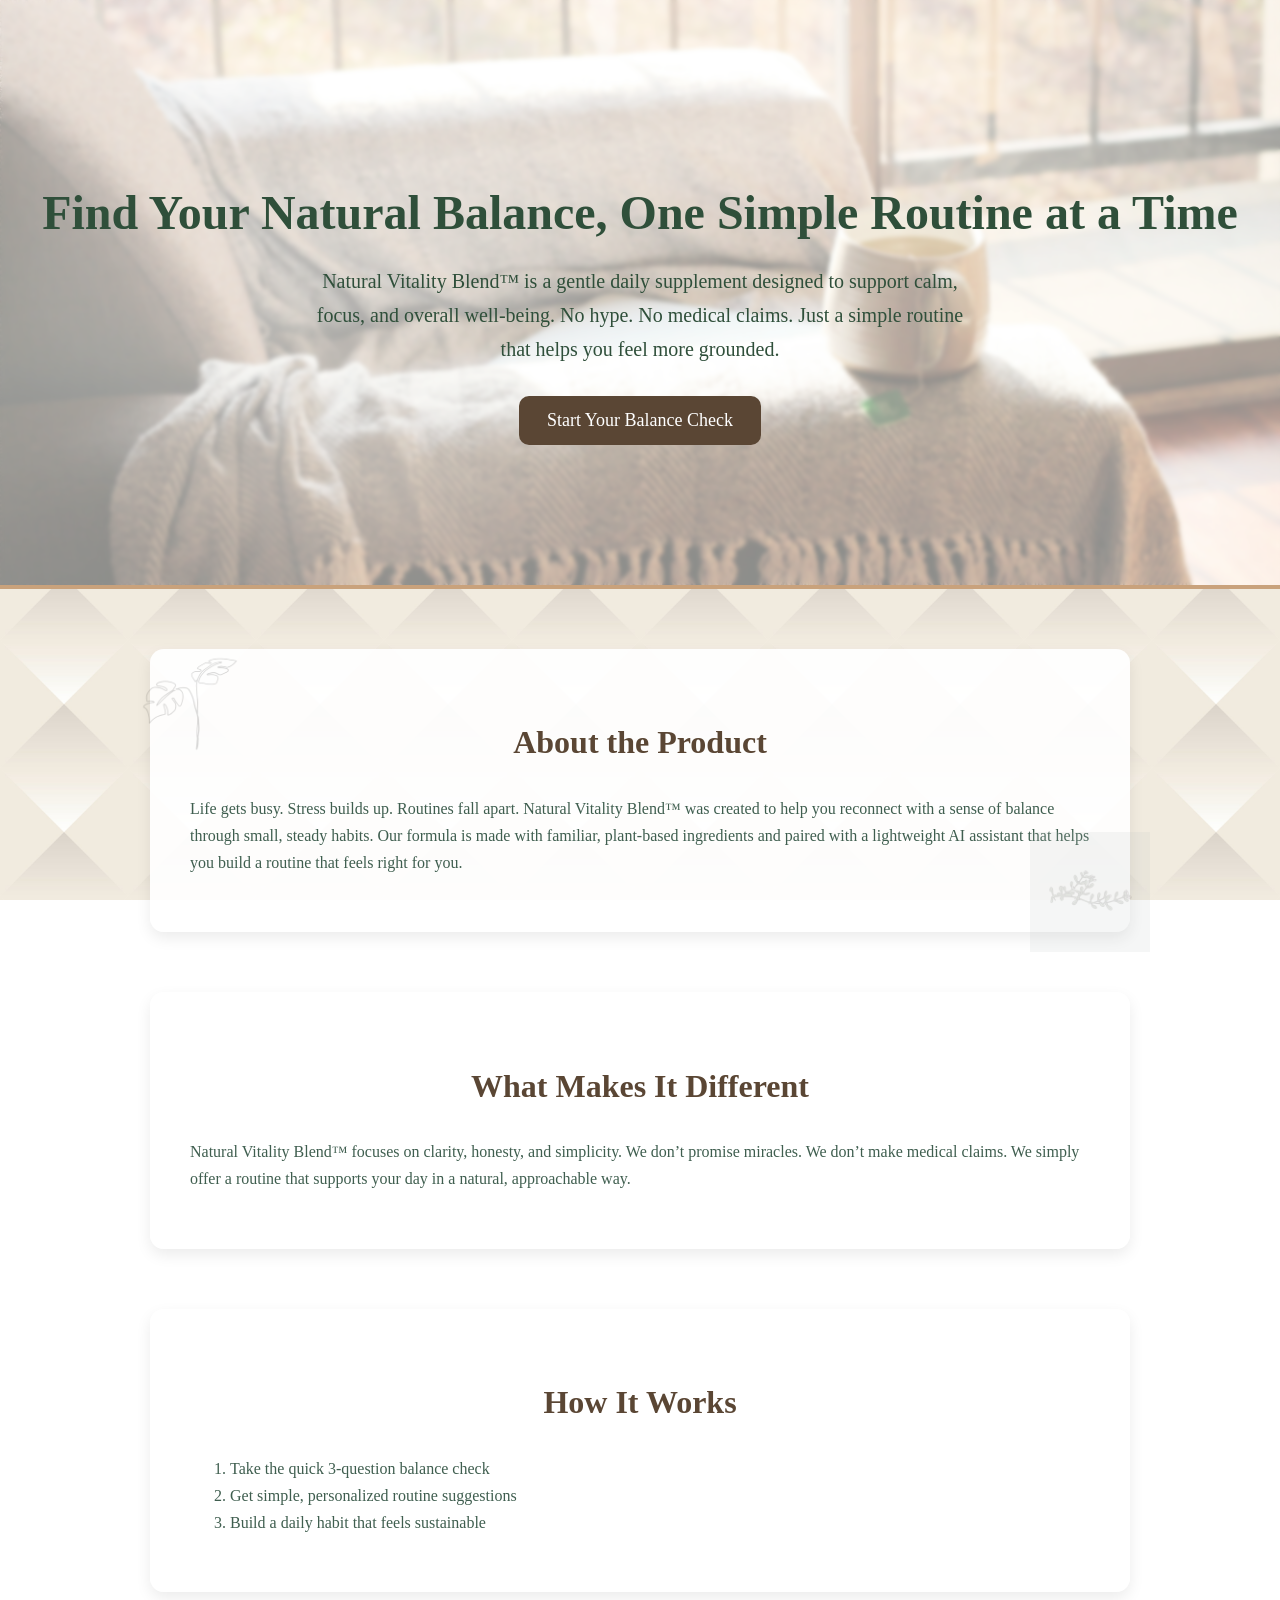
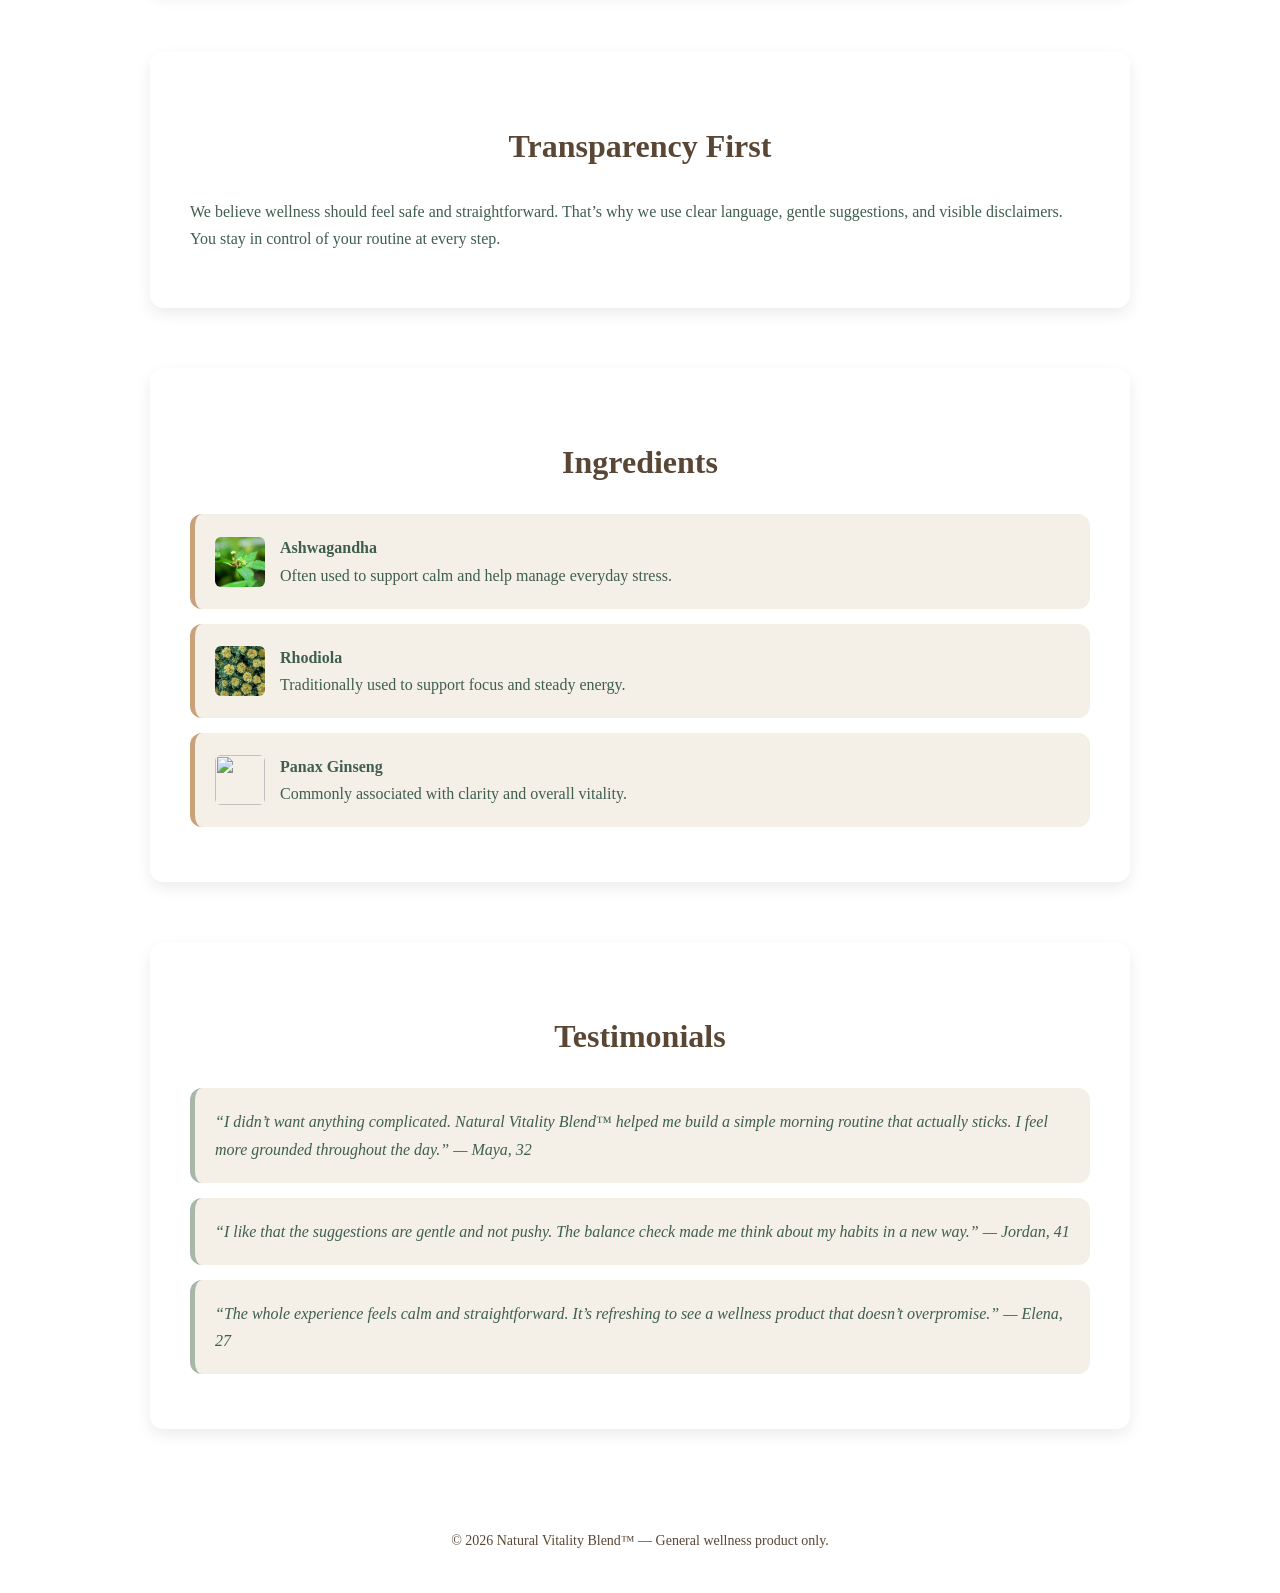
==== NATURAL-VITALITY-BLEND/index.html @ e375c5a5 "Add files via upload" ====
<!DOCTYPE html>
<html lang="en">
<head>
    <meta charset="UTF-8">
    <title>Natural Vitality Blend™</title>
    <style>
        body {
            margin: 0;
            font-family: "Georgia", serif;
            background: url('texture.jpg');
            background-size: cover;
            background-attachment: fixed;
            color: #3F5E4F;
            line-height: 1.7;
        }

        /* HERO SECTION */
        header {
            background: url('hero.jpg') center/cover no-repeat;
            padding: 140px 20px;
            text-align: center;
            border-bottom: 4px solid #C9A27C;
            color: #2F4F3A;
            position: relative;
        }

        /* Soft overlay behind hero text */
        header::before {
            content: "";
            position: absolute;
            top: 0;
            left: 0;
            width: 100%;
            height: 100%;
            background: rgba(255, 255, 255, 0.45);
            backdrop-filter: blur(2px);
            z-index: 0;
        }
        header * {
            position: relative;
            z-index: 1;
        }

        header h1 {
            font-size: 48px;
            margin-bottom: 10px;
        }
        header p {
            font-size: 20px;
            max-width: 650px;
            margin: auto;
        }
        .button {
            background: #5A4634;
            color: white;
            padding: 14px 28px;
            border: none;
            border-radius: 10px;
            margin-top: 30px;
            cursor: pointer;
            font-size: 18px;
            font-family: "Georgia", serif;
            transition: 0.3s ease;
        }
        .button:hover {
            background: #3F5E4F;
        }

        /* SECTIONS */
        section {
            max-width: 900px;
            margin: 60px auto;
            padding: 40px;
            background: rgba(255,255,255,0.92);
            border-radius: 14px;
            box-shadow: 0 6px 15px rgba(0,0,0,0.08);
            position: relative;
        }

        /* Scroll-triggered fade-in */
        .fade-in {
            opacity: 0;
            transform: translateY(30px);
            transition: opacity 1s ease, transform 1s ease;
        }
        .fade-in.visible {
            opacity: 1;
            transform: translateY(0);
        }

        /* BOTANICAL CORNER DECOR */
        .botanical {
            position: absolute;
            width: 120px;
            opacity: 0.15;
        }
        .top-left { top: -20px; left: -20px; }
        .bottom-right { bottom: -20px; right: -20px; }

        h2 {
            text-align: center;
            margin-bottom: 25px;
            color: #5A4634;
            font-size: 32px;
        }

        /* INGREDIENT CARDS */
        .ingredient-card {
            background: #F4EFE7;
            padding: 20px;
            border-radius: 12px;
            margin: 15px 0;
            border-left: 5px solid #C9A27C;
            display: flex;
            align-items: center;
        }

        /* Ingredient icons */
        .ingredient-card img {
            width: 50px;
            height: 50px;
            object-fit: cover;
            margin-right: 15px;
            border-radius: 6px;
        }

        /* TESTIMONIALS */
        .testimonial {
            background: #F4EFE7;
            padding: 20px;
            border-radius: 12px;
            margin: 15px 0;
            font-style: italic;
            border-left: 5px solid #A7B8A8;
        }

        /* BALANCE CHECK */
        select {
            width: 100%;
            padding: 12px;
            border-radius: 10px;
            border: 1px solid #A7B8A8;
            margin-bottom: 20px;
            background: #FFFFFF;
        }

        /* AI RESPONSE */
        #ai-response {
            background: #EDE7DD;
            border-left: 5px solid #C9A27C;
            padding: 20px;
            border-radius: 12px;
        }

        footer {
            text-align: center;
            padding: 40px;
            margin-top: 60px;
            color: #5A4634;
            font-size: 14px;
        }
    </style>
</head>

<body>

<header>
    <h1>Find Your Natural Balance, One Simple Routine at a Time</h1>

    <p>Natural Vitality Blend™ is a gentle daily supplement designed to support calm, focus, and overall well‑being. No hype. No medical claims. Just a simple routine that helps you feel more grounded.</p>

    <button class="button" onclick="showBalanceCheck()">Start Your Balance Check</button>
</header>

<section class="fade-in">
    <img src="botanical1.png" class="botanical top-left">
    <img src="botanical2.png" class="botanical bottom-right">

    <h2>About the Product</h2>

    <p>Life gets busy. Stress builds up. Routines fall apart. Natural Vitality Blend™ was created to help you reconnect with a sense of balance through small, steady habits. Our formula is made with familiar, plant‑based ingredients and paired with a lightweight AI assistant that helps you build a routine that feels right for you.</p>
</section>

<section class="fade-in">
    <h2>What Makes It Different</h2>

    <p>Natural Vitality Blend™ focuses on clarity, honesty, and simplicity. We don’t promise miracles. We don’t make medical claims. We simply offer a routine that supports your day in a natural, approachable way.</p>
</section>

<section class="fade-in">
    <h2>How It Works</h2>

    <ol>
        <li>Take the quick 3‑question balance check</li>
        <li>Get simple, personalized routine suggestions</li>
        <li>Build a daily habit that feels sustainable</li>
    </ol>
</section>

<section class="fade-in">
    <h2>Transparency First</h2>

    <p>We believe wellness should feel safe and straightforward. That’s why we use clear language, gentle suggestions, and visible disclaimers. You stay in control of your routine at every step.</p>
</section>

<section class="fade-in">
    <h2>Ingredients</h2>

    <div class="ingredient-card">
        <img src="ashwagandha.jpg">
        <div>
            <strong>Ashwagandha</strong><br>
            Often used to support calm and help manage everyday stress.
        </div>
    </div>

    <div class="ingredient-card">
        <img src="rhodiolaflower.jpg">
        <div>
            <strong>Rhodiola</strong><br>
            Traditionally used to support focus and steady energy.
        </div>
    </div>

    <div class="ingredient-card">
        <img src="ginseng.jpg">
        <div>
            <strong>Panax Ginseng</strong><br>
            Commonly associated with clarity and overall vitality.
        </div>
    </div>
</section>

<section class="fade-in">
    <h2>Testimonials</h2>

    <div class="testimonial">“I didn’t want anything complicated. Natural Vitality Blend™ helped me build a simple morning routine that actually sticks. I feel more grounded throughout the day.” — Maya, 32</div>

    <div class="testimonial">“I like that the suggestions are gentle and not pushy. The balance check made me think about my habits in a new way.” — Jordan, 41</div>

    <div class="testimonial">“The whole experience feels calm and straightforward. It’s refreshing to see a wellness product that doesn’t overpromise.” — Elena, 27</div>
</section>

<section id="balance-check" class="fade-in" style="display:none;">
    <h2>Your Balance Check</h2>

    <label>How have you been feeling overall this week — more balanced, somewhat off‑balance, or pretty overwhelmed?</label>
    <select id="q1">
        <option>More balanced</option>
        <option>Somewhat off-balance</option>
        <option>Pretty overwhelmed</option>
    </select>

    <label>What part of your daily routine feels the most out of sync right now — mornings, afternoons, or evenings?</label>
    <select id="q2">
        <option>Mornings</option>
        <option>Afternoons</option>
        <option>Evenings</option>
    </select>

    <label>What would you like more of in your day — calm, focus, or steady energy?</label>
    <select id="q3">
        <option>Calm</option>
        <option>Focus</option>
        <option>Steady energy</option>
    </select>

    <button class="button" onclick="showAISuggestions()">See My Suggestions</button>
</section>

<section id="ai-response" class="fade-in" style="display:none;">
    <h2>Your Suggestions</h2>
    <p id="response-text"></p>
    <p style="font-size: 12px; color: #777;">These suggestions are general lifestyle ideas and not medical advice.</p>
</section>

<footer>
    © 2026 Natural Vitality Blend™ — General wellness product only.
</footer>

<script>
/* Scroll-triggered fade-in */
const observer = new IntersectionObserver(entries => {
    entries.forEach(entry => {
        if (entry.isIntersecting) {
            entry.target.classList.add('visible');
        }
    });
});

document.querySelectorAll('.fade-in').forEach(section => {
    observer.observe(section);
});

/* Balance check logic */
function showBalanceCheck() {
    document.getElementById("balance-check").style.display = "block";
    window.scrollTo(0, document.getElementById("balance-check").offsetTop);
}

function showAISuggestions() {
    const q1 = document.getElementById("q1").value;
    const q2 = document.getElementById("q2").value;
    const q3 = document.getElementById("q3").value;

    let suggestion = "";

    if (q1 === "Pretty overwhelmed") {
        suggestion += "It sounds like your days have been feeling pretty heavy. Some people find it helpful to build a small grounding moment into their morning, like a slow stretch or a quiet minute before checking their phone. ";
    }

    if (q2 === "Afternoons") {
        suggestion += "Afternoons can be tough, especially when energy dips. You might try a short walk or a few minutes of deep breathing to reset. ";
    }

    if (q3 === "Calm") {
        suggestion += "Creating calm often starts with small habits. You could try setting aside a few minutes in the evening to unwind, maybe with a warm drink or a simple journaling moment. ";
    }

    if (q3 === "Focus") {
        suggestion += "Focus tends to build when routines feel steady. You might consider choosing one small task to start your day with intention. ";
    }

    if (q3 === "Steady energy") {
        suggestion += "Steady energy often comes from pacing your day. You might try adding a short break between tasks or stepping outside for a moment of fresh air. ";
    }

    document.getElementById("response-text").innerText = suggestion;
    document.getElementById("ai-response").style.display = "block";
    window.scrollTo(0, document.getElementById("ai-response").offsetTop);
}
</script>

</body>
</html>
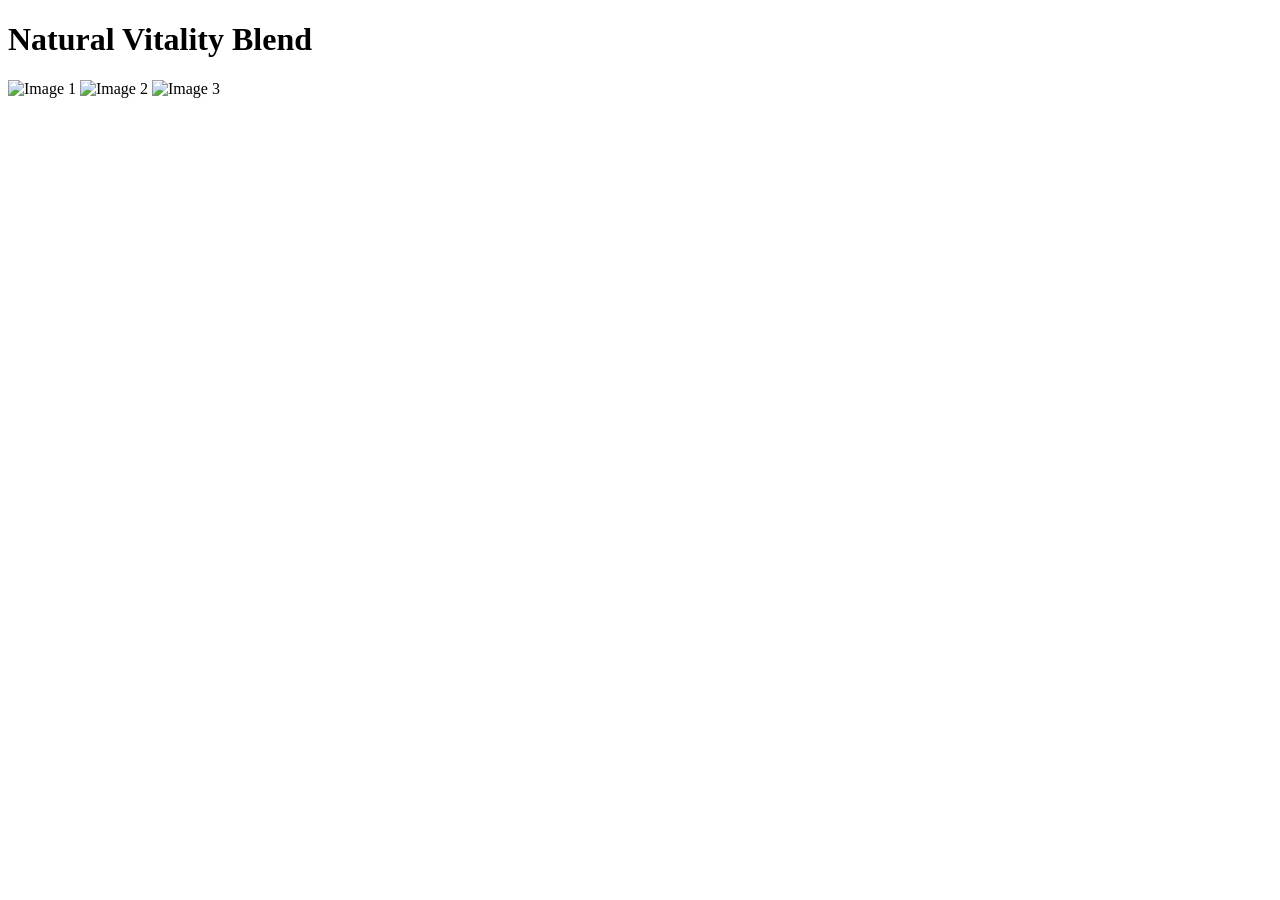
==== commit fb811ecf: "Fix image paths for GitHub Pages" ====
--- a/NATURAL-VITALITY-BLEND/index.html
+++ b/NATURAL-VITALITY-BLEND/index.html
@@ -1,335 +1,16 @@
-<!DOCTYPE html>
-<html lang="en">
-<head>
-    <meta charset="UTF-8">
-    <title>Natural Vitality Blend™</title>
-    <style>
-        body {
-            margin: 0;
-            font-family: "Georgia", serif;
-            background: url('texture.jpg');
-            background-size: cover;
-            background-attachment: fixed;
-            color: #3F5E4F;
-            line-height: 1.7;
-        }
-
-        /* HERO SECTION */
-        header {
-            background: url('hero.jpg') center/cover no-repeat;
-            padding: 140px 20px;
-            text-align: center;
-            border-bottom: 4px solid #C9A27C;
-            color: #2F4F3A;
-            position: relative;
-        }
-
-        /* Soft overlay behind hero text */
-        header::before {
-            content: "";
-            position: absolute;
-            top: 0;
-            left: 0;
-            width: 100%;
-            height: 100%;
-            background: rgba(255, 255, 255, 0.45);
-            backdrop-filter: blur(2px);
-            z-index: 0;
-        }
-        header * {
-            position: relative;
-            z-index: 1;
-        }
-
-        header h1 {
-            font-size: 48px;
-            margin-bottom: 10px;
-        }
-        header p {
-            font-size: 20px;
-            max-width: 650px;
-            margin: auto;
-        }
-        .button {
-            background: #5A4634;
-            color: white;
-            padding: 14px 28px;
-            border: none;
-            border-radius: 10px;
-            margin-top: 30px;
-            cursor: pointer;
-            font-size: 18px;
-            font-family: "Georgia", serif;
-            transition: 0.3s ease;
-        }
-        .button:hover {
-            background: #3F5E4F;
-        }
-
-        /* SECTIONS */
-        section {
-            max-width: 900px;
-            margin: 60px auto;
-            padding: 40px;
-            background: rgba(255,255,255,0.92);
-            border-radius: 14px;
-            box-shadow: 0 6px 15px rgba(0,0,0,0.08);
-            position: relative;
-        }
-
-        /* Scroll-triggered fade-in */
-        .fade-in {
-            opacity: 0;
-            transform: translateY(30px);
-            transition: opacity 1s ease, transform 1s ease;
-        }
-        .fade-in.visible {
-            opacity: 1;
-            transform: translateY(0);
-        }
-
-        /* BOTANICAL CORNER DECOR */
-        .botanical {
-            position: absolute;
-            width: 120px;
-            opacity: 0.15;
-        }
-        .top-left { top: -20px; left: -20px; }
-        .bottom-right { bottom: -20px; right: -20px; }
-
-        h2 {
-            text-align: center;
-            margin-bottom: 25px;
-            color: #5A4634;
-            font-size: 32px;
-        }
-
-        /* INGREDIENT CARDS */
-        .ingredient-card {
-            background: #F4EFE7;
-            padding: 20px;
-            border-radius: 12px;
-            margin: 15px 0;
-            border-left: 5px solid #C9A27C;
-            display: flex;
-            align-items: center;
-        }
-
-        /* Ingredient icons */
-        .ingredient-card img {
-            width: 50px;
-            height: 50px;
-            object-fit: cover;
-            margin-right: 15px;
-            border-radius: 6px;
-        }
-
-        /* TESTIMONIALS */
-        .testimonial {
-            background: #F4EFE7;
-            padding: 20px;
-            border-radius: 12px;
-            margin: 15px 0;
-            font-style: italic;
-            border-left: 5px solid #A7B8A8;
-        }
-
-        /* BALANCE CHECK */
-        select {
-            width: 100%;
-            padding: 12px;
-            border-radius: 10px;
-            border: 1px solid #A7B8A8;
-            margin-bottom: 20px;
-            background: #FFFFFF;
-        }
-
-        /* AI RESPONSE */
-        #ai-response {
-            background: #EDE7DD;
-            border-left: 5px solid #C9A27C;
-            padding: 20px;
-            border-radius: 12px;
-        }
-
-        footer {
-            text-align: center;
-            padding: 40px;
-            margin-top: 60px;
-            color: #5A4634;
-            font-size: 14px;
-        }
-    </style>
-</head>
-
-<body>
-
-<header>
-    <h1>Find Your Natural Balance, One Simple Routine at a Time</h1>
-
-    <p>Natural Vitality Blend™ is a gentle daily supplement designed to support calm, focus, and overall well‑being. No hype. No medical claims. Just a simple routine that helps you feel more grounded.</p>
-
-    <button class="button" onclick="showBalanceCheck()">Start Your Balance Check</button>
-</header>
-
-<section class="fade-in">
-    <img src="botanical1.png" class="botanical top-left">
-    <img src="botanical2.png" class="botanical bottom-right">
-
-    <h2>About the Product</h2>
-
-    <p>Life gets busy. Stress builds up. Routines fall apart. Natural Vitality Blend™ was created to help you reconnect with a sense of balance through small, steady habits. Our formula is made with familiar, plant‑based ingredients and paired with a lightweight AI assistant that helps you build a routine that feels right for you.</p>
-</section>
-
-<section class="fade-in">
-    <h2>What Makes It Different</h2>
-
-    <p>Natural Vitality Blend™ focuses on clarity, honesty, and simplicity. We don’t promise miracles. We don’t make medical claims. We simply offer a routine that supports your day in a natural, approachable way.</p>
-</section>
-
-<section class="fade-in">
-    <h2>How It Works</h2>
-
-    <ol>
-        <li>Take the quick 3‑question balance check</li>
-        <li>Get simple, personalized routine suggestions</li>
-        <li>Build a daily habit that feels sustainable</li>
-    </ol>
-</section>
-
-<section class="fade-in">
-    <h2>Transparency First</h2>
-
-    <p>We believe wellness should feel safe and straightforward. That’s why we use clear language, gentle suggestions, and visible disclaimers. You stay in control of your routine at every step.</p>
-</section>
-
-<section class="fade-in">
-    <h2>Ingredients</h2>
-
-    <div class="ingredient-card">
-        <img src="ashwagandha.jpg">
-        <div>
-            <strong>Ashwagandha</strong><br>
-            Often used to support calm and help manage everyday stress.
-        </div>
-    </div>
-
-    <div class="ingredient-card">
-        <img src="rhodiolaflower.jpg">
-        <div>
-            <strong>Rhodiola</strong><br>
-            Traditionally used to support focus and steady energy.
-        </div>
-    </div>
-
-    <div class="ingredient-card">
-        <img src="ginseng.jpg">
-        <div>
-            <strong>Panax Ginseng</strong><br>
-            Commonly associated with clarity and overall vitality.
-        </div>
-    </div>
-</section>
-
-<section class="fade-in">
-    <h2>Testimonials</h2>
-
-    <div class="testimonial">“I didn’t want anything complicated. Natural Vitality Blend™ helped me build a simple morning routine that actually sticks. I feel more grounded throughout the day.” — Maya, 32</div>
-
-    <div class="testimonial">“I like that the suggestions are gentle and not pushy. The balance check made me think about my habits in a new way.” — Jordan, 41</div>
-
-    <div class="testimonial">“The whole experience feels calm and straightforward. It’s refreshing to see a wellness product that doesn’t overpromise.” — Elena, 27</div>
-</section>
-
-<section id="balance-check" class="fade-in" style="display:none;">
-    <h2>Your Balance Check</h2>
-
-    <label>How have you been feeling overall this week — more balanced, somewhat off‑balance, or pretty overwhelmed?</label>
-    <select id="q1">
-        <option>More balanced</option>
-        <option>Somewhat off-balance</option>
-        <option>Pretty overwhelmed</option>
-    </select>
-
-    <label>What part of your daily routine feels the most out of sync right now — mornings, afternoons, or evenings?</label>
-    <select id="q2">
-        <option>Mornings</option>
-        <option>Afternoons</option>
-        <option>Evenings</option>
-    </select>
-
-    <label>What would you like more of in your day — calm, focus, or steady energy?</label>
-    <select id="q3">
-        <option>Calm</option>
-        <option>Focus</option>
-        <option>Steady energy</option>
-    </select>
-
-    <button class="button" onclick="showAISuggestions()">See My Suggestions</button>
-</section>
-
-<section id="ai-response" class="fade-in" style="display:none;">
-    <h2>Your Suggestions</h2>
-    <p id="response-text"></p>
-    <p style="font-size: 12px; color: #777;">These suggestions are general lifestyle ideas and not medical advice.</p>
-</section>
-
-<footer>
-    © 2026 Natural Vitality Blend™ — General wellness product only.
-</footer>
-
-<script>
-/* Scroll-triggered fade-in */
-const observer = new IntersectionObserver(entries => {
-    entries.forEach(entry => {
-        if (entry.isIntersecting) {
-            entry.target.classList.add('visible');
-        }
-    });
-});
-
-document.querySelectorAll('.fade-in').forEach(section => {
-    observer.observe(section);
-});
-
-/* Balance check logic */
-function showBalanceCheck() {
-    document.getElementById("balance-check").style.display = "block";
-    window.scrollTo(0, document.getElementById("balance-check").offsetTop);
-}
-
-function showAISuggestions() {
-    const q1 = document.getElementById("q1").value;
-    const q2 = document.getElementById("q2").value;
-    const q3 = document.getElementById("q3").value;
-
-    let suggestion = "";
-
-    if (q1 === "Pretty overwhelmed") {
-        suggestion += "It sounds like your days have been feeling pretty heavy. Some people find it helpful to build a small grounding moment into their morning, like a slow stretch or a quiet minute before checking their phone. ";
-    }
-
-    if (q2 === "Afternoons") {
-        suggestion += "Afternoons can be tough, especially when energy dips. You might try a short walk or a few minutes of deep breathing to reset. ";
-    }
-
-    if (q3 === "Calm") {
-        suggestion += "Creating calm often starts with small habits. You could try setting aside a few minutes in the evening to unwind, maybe with a warm drink or a simple journaling moment. ";
-    }
-
-    if (q3 === "Focus") {
-        suggestion += "Focus tends to build when routines feel steady. You might consider choosing one small task to start your day with intention. ";
-    }
-
-    if (q3 === "Steady energy") {
-        suggestion += "Steady energy often comes from pacing your day. You might try adding a short break between tasks or stepping outside for a moment of fresh air. ";
-    }
-
-    document.getElementById("response-text").innerText = suggestion;
-    document.getElementById("ai-response").style.display = "block";
-    window.scrollTo(0, document.getElementById("ai-response").offsetTop);
-}
-</script>
-
-</body>
+<!-- Updated file for GitHub Pages -->
+<!DOCTYPE html>
+<html lang="en">
+<head>
+    <meta charset="UTF-8">
+    <meta name="viewport" content="width=device-width, initial-scale=1.0">
+    <title>NATURAL VITALITY BLEND</title>
+</head>
+<body>
+    <h1>Natural Vitality Blend</h1>
+    <img src="/Natural-Vitality-Blend/NATURAL-VITALITY-BLEND/images/image1.jpg" alt="Image 1">
+    <img src="/Natural-Vitality-Blend/NATURAL-VITALITY-BLEND/images/image2.jpg" alt="Image 2">
+    <img src="/Natural-Vitality-Blend/NATURAL-VITALITY-BLEND/images/image3.jpg" alt="Image 3">
+    <!-- Add more content as necessary -->
+</body>
 </html>
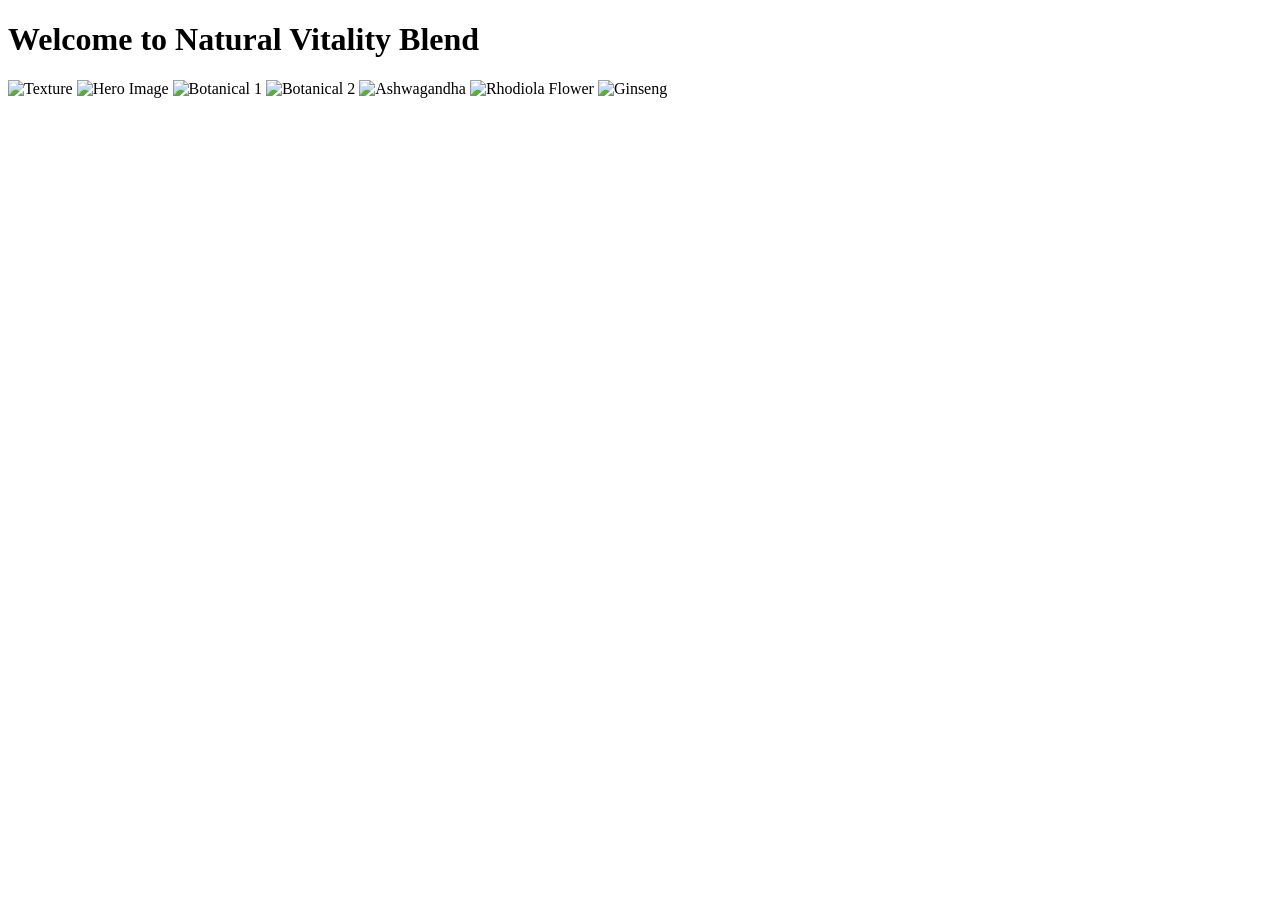
==== commit fa695c57: "Update image paths for GitHub Pages" ====
--- a/NATURAL-VITALITY-BLEND/index.html
+++ b/NATURAL-VITALITY-BLEND/index.html
@@ -1,16 +1,23 @@
-<!-- Updated file for GitHub Pages -->
 <!DOCTYPE html>
 <html lang="en">
 <head>
     <meta charset="UTF-8">
     <meta name="viewport" content="width=device-width, initial-scale=1.0">
-    <title>NATURAL VITALITY BLEND</title>
+    <title>Natural Vitality Blend</title>
+    <style>
+        body {
+            background-image: url('/Natural-Vitality-Blend/NATURAL-VITALITY-BLEND/background.jpg');
+        }
+    </style>
 </head>
 <body>
-    <h1>Natural Vitality Blend</h1>
-    <img src="/Natural-Vitality-Blend/NATURAL-VITALITY-BLEND/images/image1.jpg" alt="Image 1">
-    <img src="/Natural-Vitality-Blend/NATURAL-VITALITY-BLEND/images/image2.jpg" alt="Image 2">
-    <img src="/Natural-Vitality-Blend/NATURAL-VITALITY-BLEND/images/image3.jpg" alt="Image 3">
-    <!-- Add more content as necessary -->
+    <h1>Welcome to Natural Vitality Blend</h1>
+    <img src="/Natural-Vitality-Blend/NATURAL-VITALITY-BLEND/texture.jpg" alt="Texture">
+    <img src="/Natural-Vitality-Blend/NATURAL-VITALITY-BLEND/hero.jpg" alt="Hero Image">
+    <img src="/Natural-Vitality-Blend/NATURAL-VITALITY-BLEND/botanical1.png" alt="Botanical 1">
+    <img src="/Natural-Vitality-Blend/NATURAL-VITALITY-BLEND/botanical2.png" alt="Botanical 2">
+    <img src="/Natural-Vitality-Blend/NATURAL-VITALITY-BLEND/ashwagandha.jpg" alt="Ashwagandha">
+    <img src="/Natural-Vitality-Blend/NATURAL-VITALITY-BLEND/rhodiolaflower.jpg" alt="Rhodiola Flower">
+    <img src="/Natural-Vitality-Blend/NATURAL-VITALITY-BLEND/ginseng.jpg" alt="Ginseng">
 </body>
-</html>+</html>
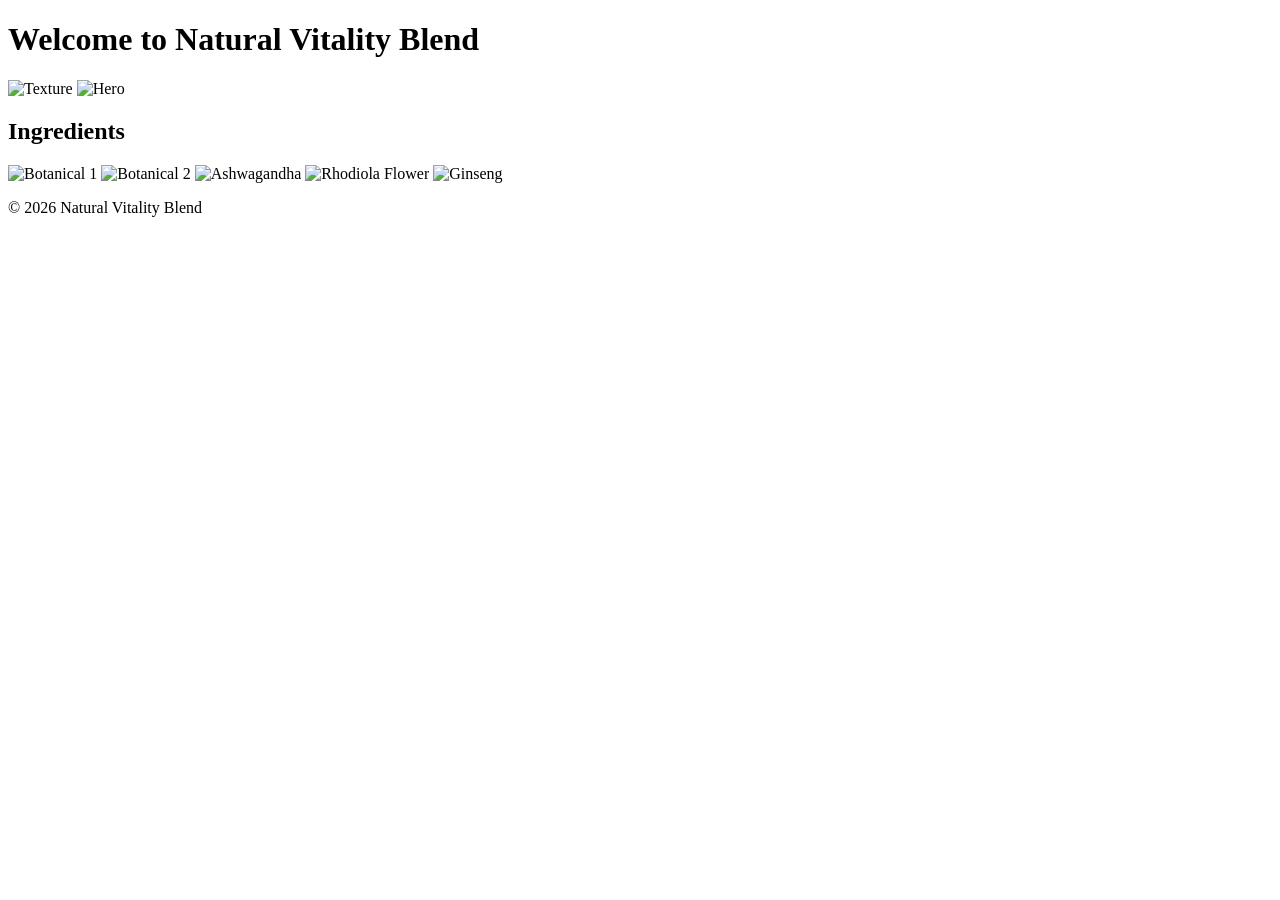
==== commit 3f19187b: "Update index.html to correct image paths for GitHub Pages" ====
--- a/NATURAL-VITALITY-BLEND/index.html
+++ b/NATURAL-VITALITY-BLEND/index.html
@@ -3,21 +3,27 @@
 <head>
     <meta charset="UTF-8">
     <meta name="viewport" content="width=device-width, initial-scale=1.0">
-    <title>Natural Vitality Blend</title>
-    <style>
-        body {
-            background-image: url('/Natural-Vitality-Blend/NATURAL-VITALITY-BLEND/background.jpg');
-        }
-    </style>
+    <title>NATURAL VITALITY BLEND</title>
+    <link rel="stylesheet" href="styles.css">
 </head>
 <body>
-    <h1>Welcome to Natural Vitality Blend</h1>
-    <img src="/Natural-Vitality-Blend/NATURAL-VITALITY-BLEND/texture.jpg" alt="Texture">
-    <img src="/Natural-Vitality-Blend/NATURAL-VITALITY-BLEND/hero.jpg" alt="Hero Image">
-    <img src="/Natural-Vitality-Blend/NATURAL-VITALITY-BLEND/botanical1.png" alt="Botanical 1">
-    <img src="/Natural-Vitality-Blend/NATURAL-VITALITY-BLEND/botanical2.png" alt="Botanical 2">
-    <img src="/Natural-Vitality-Blend/NATURAL-VITALITY-BLEND/ashwagandha.jpg" alt="Ashwagandha">
-    <img src="/Natural-Vitality-Blend/NATURAL-VITALITY-BLEND/rhodiolaflower.jpg" alt="Rhodiola Flower">
-    <img src="/Natural-Vitality-Blend/NATURAL-VITALITY-BLEND/ginseng.jpg" alt="Ginseng">
+    <header>
+        <h1>Welcome to Natural Vitality Blend</h1>
+    </header>
+    <main>
+        <section>
+            <img src="/Natural-Vitality-Blend/NATURAL-VITALITY-BLEND/texture.jpg" alt="Texture">
+            <img src="/Natural-Vitality-Blend/NATURAL-VITALITY-BLEND/hero.jpg" alt="Hero">
+            <h2>Ingredients</h2>
+            <img src="/Natural-Vitality-Blend/NATURAL-VITALITY-BLEND/botanical1.png" alt="Botanical 1">
+            <img src="/Natural-Vitality-Blend/NATURAL-VITALITY-BLEND/botanical2.png" alt="Botanical 2">
+            <img src="/Natural-Vitality-Blend/NATURAL-VITALITY-BLEND/ashwagandha.jpg" alt="Ashwagandha">
+            <img src="/Natural-Vitality-Blend/NATURAL-VITALITY-BLEND/rhodiolaflower.jpg" alt="Rhodiola Flower">
+            <img src="/Natural-Vitality-Blend/NATURAL-VITALITY-BLEND/ginseng.jpg" alt="Ginseng">
+        </section>
+    </main>
+    <footer>
+        <p>&copy; 2026 Natural Vitality Blend</p>
+    </footer>
 </body>
-</html>
+</html>
